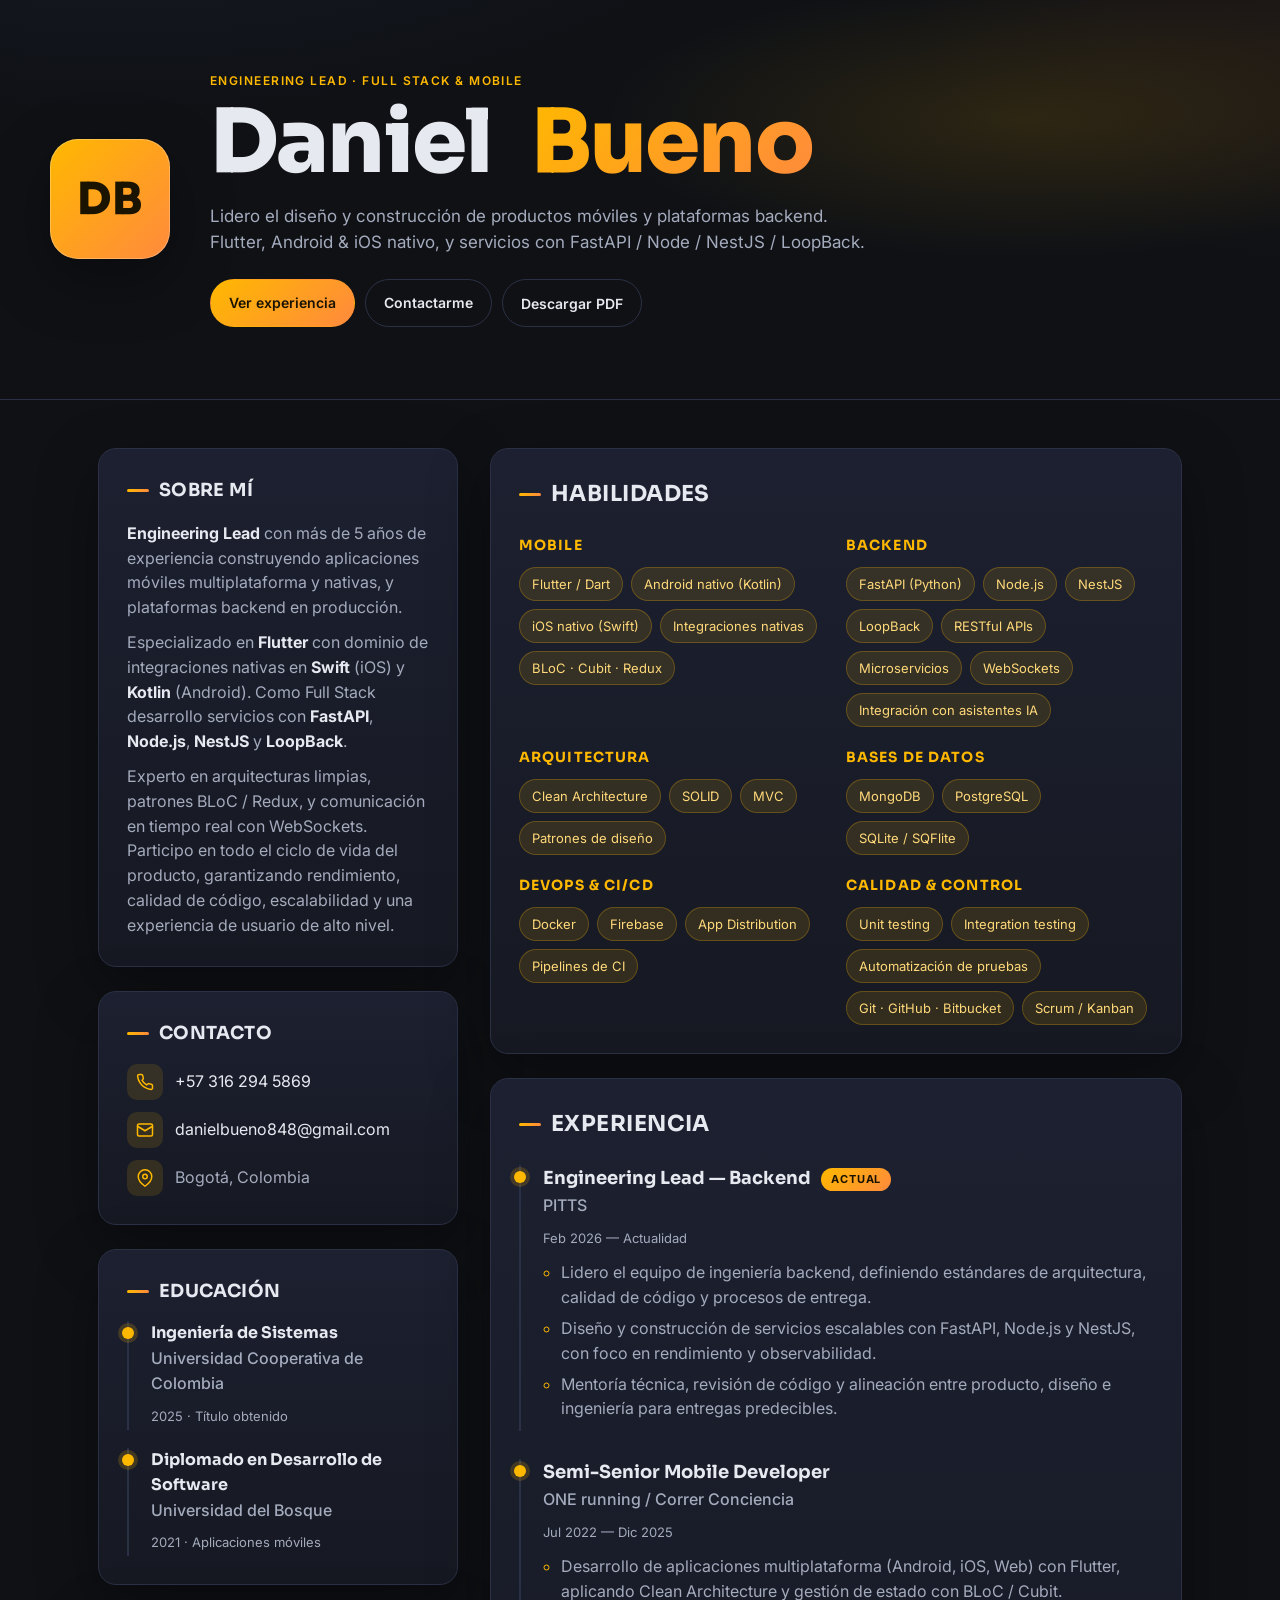
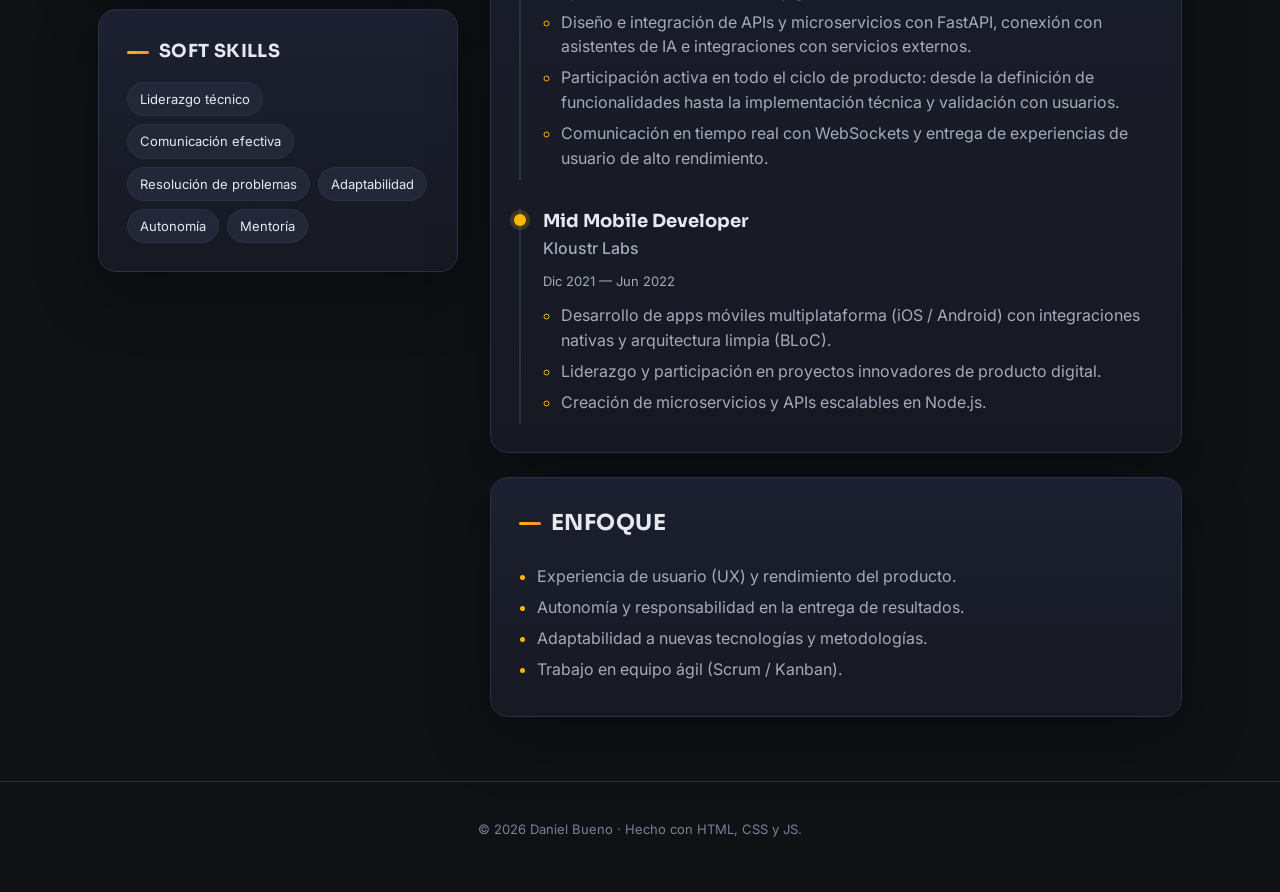
==== index.html @ 2dfd41f2 "Initial GitHub Pages deploy of CV site Serves index.html at the site root so the public URL is https" ====
<!DOCTYPE html>
<html lang="es">
<head>
  <meta charset="UTF-8" />
  <meta name="viewport" content="width=device-width, initial-scale=1.0" />
  <meta name="description" content="Daniel Bueno — Engineering Lead, Full Stack & Mobile Developer. Flutter, Android/iOS nativo, FastAPI, Node, NestJS, LoopBack." />
  <meta name="theme-color" content="#0f1115" />
  <title>Daniel Bueno · Engineering Lead</title>
  <link rel="preconnect" href="https://fonts.googleapis.com" />
  <link rel="preconnect" href="https://fonts.gstatic.com" crossorigin />
  <link href="https://fonts.googleapis.com/css2?family=Inter:wght@300;400;500;600;700;800&family=Sora:wght@600;700;800&display=swap" rel="stylesheet" />
  <link rel="stylesheet" href="styles.css" />
</head>
<body>
  <a class="skip-link" href="#main">Saltar al contenido</a>

  <header class="hero">
    <div class="hero__inner">
      <div class="hero__brand">
        <span class="hero__mono">DB</span>
      </div>
      <div class="hero__text">
        <p class="hero__eyebrow">Engineering Lead · Full Stack &amp; Mobile</p>
        <h1 class="hero__name">
          <span>Daniel</span>
          <span class="hero__name-accent">Bueno</span>
        </h1>
        <p class="hero__tagline">
          Lidero el diseño y construcción de productos móviles y plataformas backend.
          Flutter, Android &amp; iOS nativo, y servicios con FastAPI / Node / NestJS / LoopBack.
        </p>
        <div class="hero__cta">
          <a class="btn btn--primary" href="#experiencia">Ver experiencia</a>
          <a class="btn btn--ghost" href="mailto:danielbueno848@gmail.com">Contactarme</a>
          <button class="btn btn--ghost" id="printBtn" type="button" aria-label="Descargar como PDF">
            Descargar PDF
          </button>
        </div>
      </div>
    </div>
  </header>

  <main id="main" class="layout">
    <aside class="sidebar">
      <section class="card">
        <h2 class="card__title">Sobre mí</h2>
        <p>
          <strong>Engineering Lead</strong> con más de 5 años de experiencia construyendo
          aplicaciones móviles multiplataforma y nativas, y plataformas backend en producción.
        </p>
        <p>
          Especializado en <strong>Flutter</strong> con dominio de integraciones nativas en
          <strong>Swift</strong> (iOS) y <strong>Kotlin</strong> (Android). Como Full Stack
          desarrollo servicios con <strong>FastAPI</strong>, <strong>Node.js</strong>,
          <strong>NestJS</strong> y <strong>LoopBack</strong>.
        </p>
        <p>
          Experto en arquitecturas limpias, patrones BLoC / Redux, y comunicación en tiempo real
          con WebSockets. Participo en todo el ciclo de vida del producto, garantizando
          rendimiento, calidad de código, escalabilidad y una experiencia de usuario de alto nivel.
        </p>
      </section>

      <section class="card">
        <h2 class="card__title">Contacto</h2>
        <ul class="contact">
          <li>
            <span class="contact__icon" aria-hidden="true">
              <svg viewBox="0 0 24 24" fill="none" stroke="currentColor" stroke-width="2" stroke-linecap="round" stroke-linejoin="round"><path d="M22 16.92v3a2 2 0 0 1-2.18 2 19.86 19.86 0 0 1-8.63-3.07 19.5 19.5 0 0 1-6-6A19.86 19.86 0 0 1 2.12 4.18 2 2 0 0 1 4.11 2h3a2 2 0 0 1 2 1.72c.12.86.31 1.7.57 2.5a2 2 0 0 1-.45 2.11L8.09 9.91a16 16 0 0 0 6 6l1.58-1.14a2 2 0 0 1 2.11-.45c.8.26 1.64.45 2.5.57A2 2 0 0 1 22 16.92z"/></svg>
            </span>
            <a href="tel:+573162945869">+57 316 294 5869</a>
          </li>
          <li>
            <span class="contact__icon" aria-hidden="true">
              <svg viewBox="0 0 24 24" fill="none" stroke="currentColor" stroke-width="2" stroke-linecap="round" stroke-linejoin="round"><rect x="2" y="4" width="20" height="16" rx="2"/><path d="m22 7-10 6L2 7"/></svg>
            </span>
            <a href="mailto:danielbueno848@gmail.com">danielbueno848@gmail.com</a>
          </li>
          <li>
            <span class="contact__icon" aria-hidden="true">
              <svg viewBox="0 0 24 24" fill="none" stroke="currentColor" stroke-width="2" stroke-linecap="round" stroke-linejoin="round"><path d="M21 10c0 7-9 13-9 13s-9-6-9-13a9 9 0 1 1 18 0z"/><circle cx="12" cy="10" r="3"/></svg>
            </span>
            <span>Bogotá, Colombia</span>
          </li>
        </ul>
      </section>

      <section class="card">
        <h2 class="card__title">Educación</h2>
        <ol class="timeline">
          <li class="timeline__item">
            <h3 class="timeline__role">Ingeniería de Sistemas</h3>
            <p class="timeline__org">Universidad Cooperativa de Colombia</p>
            <p class="timeline__meta">2025 · Título obtenido</p>
          </li>
          <li class="timeline__item">
            <h3 class="timeline__role">Diplomado en Desarrollo de Software</h3>
            <p class="timeline__org">Universidad del Bosque</p>
            <p class="timeline__meta">2021 · Aplicaciones móviles</p>
          </li>
        </ol>
      </section>

      <section class="card">
        <h2 class="card__title">Soft skills</h2>
        <ul class="chips">
          <li>Liderazgo técnico</li>
          <li>Comunicación efectiva</li>
          <li>Resolución de problemas</li>
          <li>Adaptabilidad</li>
          <li>Autonomía</li>
          <li>Mentoría</li>
        </ul>
      </section>
    </aside>

    <section class="content">
      <section class="card" id="habilidades">
        <h2 class="card__title card__title--lg">Habilidades</h2>

        <div class="skills">
          <article class="skill-group">
            <h3>Mobile</h3>
            <ul class="chips chips--accent">
              <li>Flutter / Dart</li>
              <li>Android nativo (Kotlin)</li>
              <li>iOS nativo (Swift)</li>
              <li>Integraciones nativas</li>
              <li>BLoC · Cubit · Redux</li>
            </ul>
          </article>

          <article class="skill-group">
            <h3>Backend</h3>
            <ul class="chips chips--accent">
              <li>FastAPI (Python)</li>
              <li>Node.js</li>
              <li>NestJS</li>
              <li>LoopBack</li>
              <li>RESTful APIs</li>
              <li>Microservicios</li>
              <li>WebSockets</li>
              <li>Integración con asistentes IA</li>
            </ul>
          </article>

          <article class="skill-group">
            <h3>Arquitectura</h3>
            <ul class="chips chips--accent">
              <li>Clean Architecture</li>
              <li>SOLID</li>
              <li>MVC</li>
              <li>Patrones de diseño</li>
            </ul>
          </article>

          <article class="skill-group">
            <h3>Bases de datos</h3>
            <ul class="chips chips--accent">
              <li>MongoDB</li>
              <li>PostgreSQL</li>
              <li>SQLite / SQFlite</li>
            </ul>
          </article>

          <article class="skill-group">
            <h3>DevOps &amp; CI/CD</h3>
            <ul class="chips chips--accent">
              <li>Docker</li>
              <li>Firebase</li>
              <li>App Distribution</li>
              <li>Pipelines de CI</li>
            </ul>
          </article>

          <article class="skill-group">
            <h3>Calidad &amp; control</h3>
            <ul class="chips chips--accent">
              <li>Unit testing</li>
              <li>Integration testing</li>
              <li>Automatización de pruebas</li>
              <li>Git · GitHub · Bitbucket</li>
              <li>Scrum / Kanban</li>
            </ul>
          </article>
        </div>
      </section>

      <section class="card" id="experiencia">
        <h2 class="card__title card__title--lg">Experiencia</h2>

        <ol class="timeline timeline--exp">
          <li class="timeline__item">
            <div class="timeline__head">
              <h3 class="timeline__role">Engineering Lead — Backend</h3>
              <span class="timeline__badge">Actual</span>
            </div>
            <p class="timeline__org">PITTS</p>
            <p class="timeline__meta">Feb 2026 — Actualidad</p>
            <ul class="timeline__bullets">
              <li>
                Lidero el equipo de ingeniería backend, definiendo estándares de arquitectura,
                calidad de código y procesos de entrega.
              </li>
              <li>
                Diseño y construcción de servicios escalables con FastAPI, Node.js y NestJS,
                con foco en rendimiento y observabilidad.
              </li>
              <li>
                Mentoría técnica, revisión de código y alineación entre producto, diseño e
                ingeniería para entregas predecibles.
              </li>
            </ul>
          </li>

          <li class="timeline__item">
            <div class="timeline__head">
              <h3 class="timeline__role">Semi-Senior Mobile Developer</h3>
            </div>
            <p class="timeline__org">ONE running / Correr Conciencia</p>
            <p class="timeline__meta">Jul 2022 — Dic 2025</p>
            <ul class="timeline__bullets">
              <li>
                Desarrollo de aplicaciones multiplataforma (Android, iOS, Web) con Flutter,
                aplicando Clean Architecture y gestión de estado con BLoC / Cubit.
              </li>
              <li>
                Diseño e integración de APIs y microservicios con FastAPI, conexión con
                asistentes de IA e integraciones con servicios externos.
              </li>
              <li>
                Participación activa en todo el ciclo de producto: desde la definición de
                funcionalidades hasta la implementación técnica y validación con usuarios.
              </li>
              <li>
                Comunicación en tiempo real con WebSockets y entrega de experiencias de usuario
                de alto rendimiento.
              </li>
            </ul>
          </li>

          <li class="timeline__item">
            <div class="timeline__head">
              <h3 class="timeline__role">Mid Mobile Developer</h3>
            </div>
            <p class="timeline__org">Kloustr Labs</p>
            <p class="timeline__meta">Dic 2021 — Jun 2022</p>
            <ul class="timeline__bullets">
              <li>
                Desarrollo de apps móviles multiplataforma (iOS / Android) con integraciones
                nativas y arquitectura limpia (BLoC).
              </li>
              <li>
                Liderazgo y participación en proyectos innovadores de producto digital.
              </li>
              <li>
                Creación de microservicios y APIs escalables en Node.js.
              </li>
            </ul>
          </li>
        </ol>
      </section>

      <section class="card" id="enfoque">
        <h2 class="card__title card__title--lg">Enfoque</h2>
        <ul class="bullets">
          <li>Experiencia de usuario (UX) y rendimiento del producto.</li>
          <li>Autonomía y responsabilidad en la entrega de resultados.</li>
          <li>Adaptabilidad a nuevas tecnologías y metodologías.</li>
          <li>Trabajo en equipo ágil (Scrum / Kanban).</li>
        </ul>
      </section>
    </section>
  </main>

  <footer class="footer">
    <p>© <span id="year"></span> Daniel Bueno · Hecho con HTML, CSS y JS.</p>
  </footer>

  <script src="script.js" defer></script>
</body>
</html>
---- styles.css ----
:root {
  --bg: #0f1115;
  --bg-soft: #161922;
  --surface: #1c2030;
  --surface-2: #232838;
  --line: #2b3145;
  --text: #e7e9f0;
  --text-muted: #a4abbd;
  --text-dim: #7a8197;
  --accent: #ffb800;
  --accent-2: #ff8a3d;
  --accent-soft: rgba(255, 184, 0, 0.12);
  --radius: 18px;
  --radius-sm: 10px;
  --shadow: 0 20px 60px rgba(0, 0, 0, 0.35);
  --max-w: 1180px;
}

* {
  box-sizing: border-box;
}

html {
  scroll-behavior: smooth;
}

body {
  margin: 0;
  font-family: "Inter", system-ui, -apple-system, "Segoe UI", Roboto, sans-serif;
  background: radial-gradient(1200px 600px at 10% -10%, #1a2030 0%, transparent 60%),
    radial-gradient(900px 500px at 110% 0%, #221a16 0%, transparent 55%),
    var(--bg);
  color: var(--text);
  line-height: 1.55;
  -webkit-font-smoothing: antialiased;
  text-rendering: optimizeLegibility;
}

a {
  color: var(--accent);
  text-decoration: none;
}
a:hover { color: var(--accent-2); }

.skip-link {
  position: absolute;
  left: -9999px;
}
.skip-link:focus {
  left: 16px;
  top: 16px;
  background: var(--accent);
  color: #111;
  padding: 8px 12px;
  border-radius: 8px;
  z-index: 100;
}

/* Hero */
.hero {
  padding: clamp(32px, 6vw, 72px) clamp(20px, 5vw, 48px);
  border-bottom: 1px solid var(--line);
  background:
    radial-gradient(600px 200px at 80% 30%, var(--accent-soft), transparent 70%);
}
.hero__inner {
  max-width: var(--max-w);
  margin: 0 auto;
  display: grid;
  grid-template-columns: auto 1fr;
  gap: clamp(20px, 4vw, 40px);
  align-items: center;
}
.hero__brand {
  width: clamp(80px, 12vw, 120px);
  height: clamp(80px, 12vw, 120px);
  border-radius: 28px;
  background: linear-gradient(135deg, var(--accent), var(--accent-2));
  display: flex;
  align-items: center;
  justify-content: center;
  box-shadow: var(--shadow), inset 0 0 0 1px rgba(255, 255, 255, 0.25);
  font-family: "Sora", "Inter", sans-serif;
  font-weight: 800;
  font-size: clamp(28px, 4vw, 44px);
  color: #1a1300;
  letter-spacing: 1px;
}
.hero__mono { display: block; }

.hero__eyebrow {
  margin: 0 0 8px;
  color: var(--accent);
  font-weight: 600;
  letter-spacing: 0.12em;
  text-transform: uppercase;
  font-size: 12px;
}
.hero__name {
  font-family: "Sora", "Inter", sans-serif;
  font-weight: 800;
  margin: 0;
  line-height: 1;
  font-size: clamp(40px, 8vw, 88px);
  letter-spacing: -0.02em;
}
.hero__name span { display: inline-block; }
.hero__name-accent {
  margin-left: 0.25em;
  background: linear-gradient(135deg, var(--accent), var(--accent-2));
  -webkit-background-clip: text;
  background-clip: text;
  color: transparent;
}
.hero__tagline {
  margin: 16px 0 24px;
  max-width: 60ch;
  color: var(--text-muted);
  font-size: clamp(15px, 1.6vw, 17px);
}
.hero__cta {
  display: flex;
  flex-wrap: wrap;
  gap: 10px;
}

.btn {
  display: inline-flex;
  align-items: center;
  gap: 8px;
  padding: 12px 18px;
  border-radius: 999px;
  font-weight: 600;
  font-size: 14px;
  border: 1px solid transparent;
  cursor: pointer;
  transition: transform 0.15s ease, background 0.2s ease, color 0.2s ease;
  font-family: inherit;
}
.btn:hover { transform: translateY(-1px); }
.btn--primary {
  background: linear-gradient(135deg, var(--accent), var(--accent-2));
  color: #1a1300;
}
.btn--ghost {
  background: transparent;
  color: var(--text);
  border-color: var(--line);
}
.btn--ghost:hover {
  border-color: var(--accent);
  color: var(--accent);
}

/* Layout */
.layout {
  max-width: var(--max-w);
  margin: 0 auto;
  padding: clamp(24px, 4vw, 48px) clamp(20px, 5vw, 48px) 64px;
  display: grid;
  grid-template-columns: minmax(280px, 360px) 1fr;
  gap: clamp(20px, 3vw, 32px);
}

@media (max-width: 900px) {
  .layout { grid-template-columns: 1fr; }
}

.sidebar, .content {
  display: grid;
  gap: clamp(16px, 2vw, 24px);
  align-content: start;
}

/* Cards */
.card {
  background: linear-gradient(180deg, var(--surface), var(--bg-soft));
  border: 1px solid var(--line);
  border-radius: var(--radius);
  padding: clamp(20px, 2.5vw, 28px);
  box-shadow: var(--shadow);
}
.card p { margin: 0 0 10px; color: var(--text-muted); }
.card p:last-child { margin-bottom: 0; }
.card p strong { color: var(--text); }

.card__title {
  font-family: "Sora", "Inter", sans-serif;
  margin: 0 0 16px;
  font-size: 18px;
  letter-spacing: 0.02em;
  text-transform: uppercase;
  color: var(--text);
  display: flex;
  align-items: center;
  gap: 10px;
}
.card__title::before {
  content: "";
  width: 22px;
  height: 3px;
  border-radius: 2px;
  background: linear-gradient(90deg, var(--accent), var(--accent-2));
}
.card__title--lg {
  font-size: 22px;
  margin-bottom: 24px;
}

/* Contact list */
.contact { list-style: none; margin: 0; padding: 0; display: grid; gap: 12px; }
.contact li {
  display: flex;
  align-items: center;
  gap: 12px;
  color: var(--text-muted);
}
.contact a { color: var(--text); }
.contact a:hover { color: var(--accent); }
.contact__icon {
  width: 36px;
  height: 36px;
  flex-shrink: 0;
  border-radius: 10px;
  background: var(--accent-soft);
  color: var(--accent);
  display: inline-flex;
  align-items: center;
  justify-content: center;
}
.contact__icon svg { width: 18px; height: 18px; }

/* Chips */
.chips { list-style: none; margin: 0; padding: 0; display: flex; flex-wrap: wrap; gap: 8px; }
.chips li {
  font-size: 13px;
  padding: 6px 12px;
  border-radius: 999px;
  background: var(--surface-2);
  border: 1px solid var(--line);
  color: var(--text);
}
.chips--accent li {
  background: var(--accent-soft);
  border-color: rgba(255, 184, 0, 0.25);
  color: #ffd97a;
}

/* Skill groups */
.skills {
  display: grid;
  grid-template-columns: repeat(auto-fit, minmax(220px, 1fr));
  gap: 20px;
}
.skill-group h3 {
  font-family: "Sora", "Inter", sans-serif;
  font-size: 14px;
  margin: 0 0 10px;
  color: var(--accent);
  letter-spacing: 0.08em;
  text-transform: uppercase;
}

/* Timeline */
.timeline { list-style: none; margin: 0; padding: 0; display: grid; gap: 18px; }
.timeline__item {
  position: relative;
  padding-left: 22px;
  border-left: 2px solid var(--line);
  padding-bottom: 4px;
}
.timeline__item::before {
  content: "";
  position: absolute;
  left: -7px;
  top: 6px;
  width: 12px;
  height: 12px;
  border-radius: 50%;
  background: var(--accent);
  box-shadow: 0 0 0 4px rgba(255, 184, 0, 0.18);
}
.timeline__role {
  margin: 0;
  font-family: "Sora", "Inter", sans-serif;
  font-size: 16px;
  color: var(--text);
}
.timeline__org {
  margin: 2px 0 2px;
  color: var(--text);
  font-weight: 500;
}
.timeline__meta {
  margin: 0;
  font-size: 13px;
  color: var(--text-dim);
}

.timeline--exp { gap: 28px; }
.timeline--exp .timeline__role { font-size: 18px; }
.timeline__head {
  display: flex;
  align-items: center;
  gap: 10px;
  flex-wrap: wrap;
}
.timeline__badge {
  font-size: 11px;
  padding: 3px 10px;
  border-radius: 999px;
  background: linear-gradient(135deg, var(--accent), var(--accent-2));
  color: #1a1300;
  font-weight: 700;
  letter-spacing: 0.08em;
  text-transform: uppercase;
}
.timeline__bullets {
  margin: 12px 0 0;
  padding-left: 18px;
  color: var(--text-muted);
}
.timeline__bullets li { margin-bottom: 6px; }
.timeline__bullets li::marker { color: var(--accent); }

/* Generic bullets */
.bullets { margin: 0; padding-left: 18px; color: var(--text-muted); }
.bullets li { margin-bottom: 6px; }
.bullets li::marker { color: var(--accent); }

/* Footer */
.footer {
  text-align: center;
  padding: 24px 16px 40px;
  color: var(--text-dim);
  font-size: 13px;
  border-top: 1px solid var(--line);
}

/* Print */
@media print {
  :root {
    --bg: #fff;
    --bg-soft: #fff;
    --surface: #fff;
    --surface-2: #f5f5f5;
    --line: #e3e3e3;
    --text: #111;
    --text-muted: #333;
    --text-dim: #555;
    --shadow: none;
  }
  body { background: #fff; color: #111; }
  .hero { border-bottom: 1px solid #ddd; background: #fff; }
  .hero__brand { box-shadow: none; }
  .hero__cta, .skip-link, .footer { display: none !important; }
  .card { box-shadow: none; border-color: #e3e3e3; break-inside: avoid; }
  .timeline__item { break-inside: avoid; }
  a { color: #111; text-decoration: none; }
  .chips--accent li { color: #6a4a00; }
  .layout { padding-top: 16px; padding-bottom: 16px; }
}
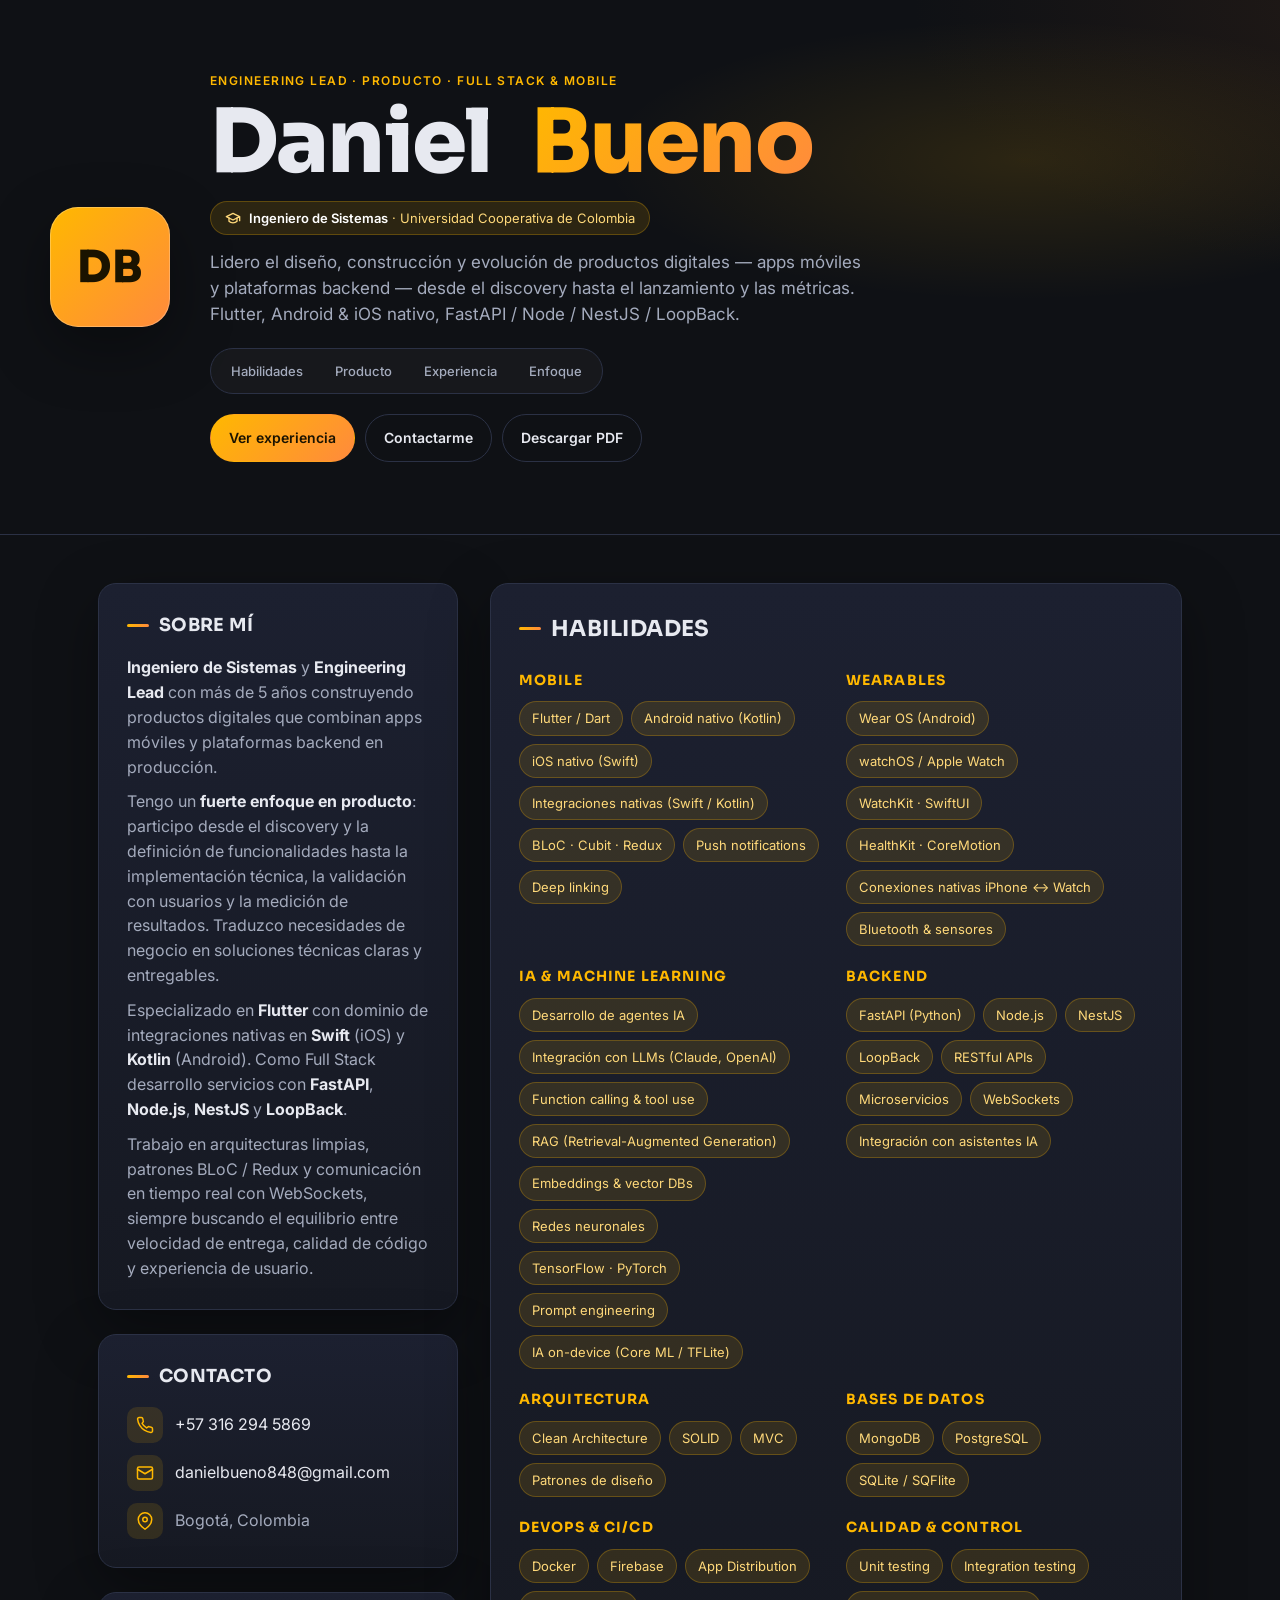
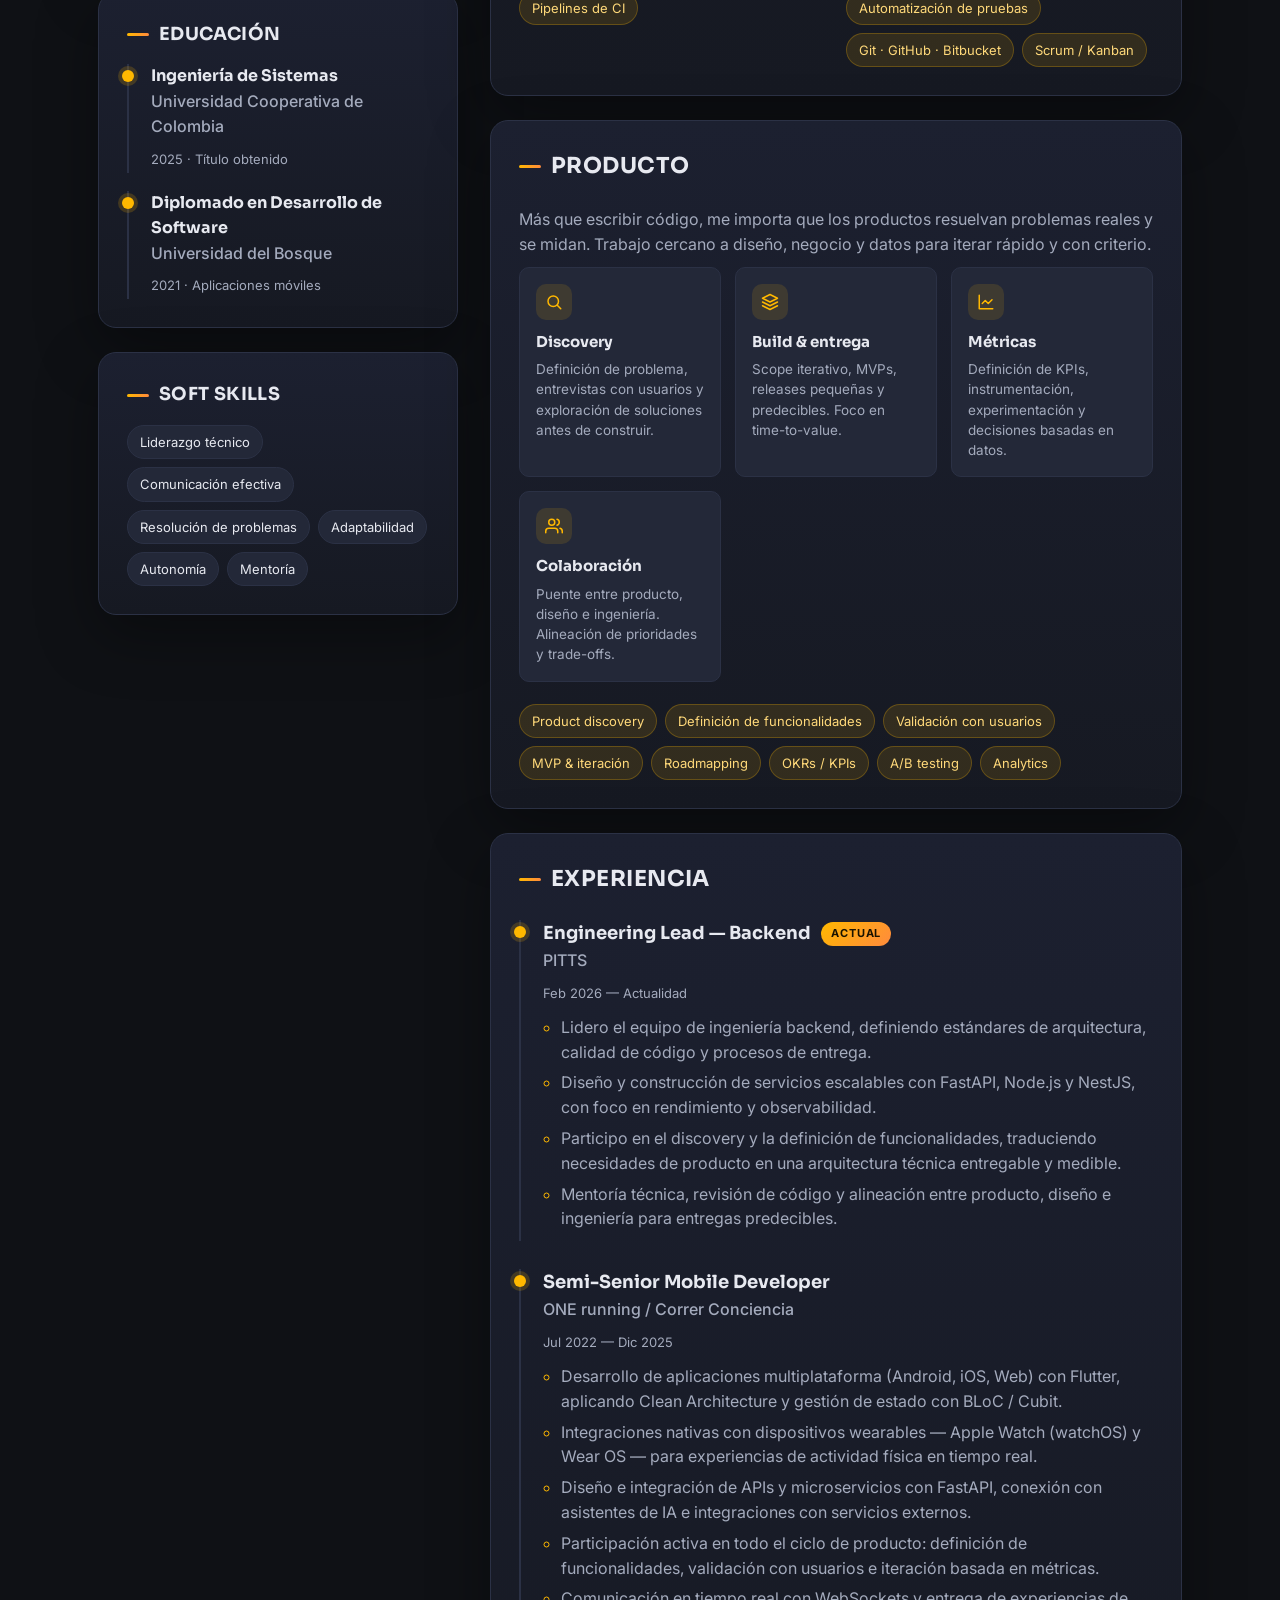
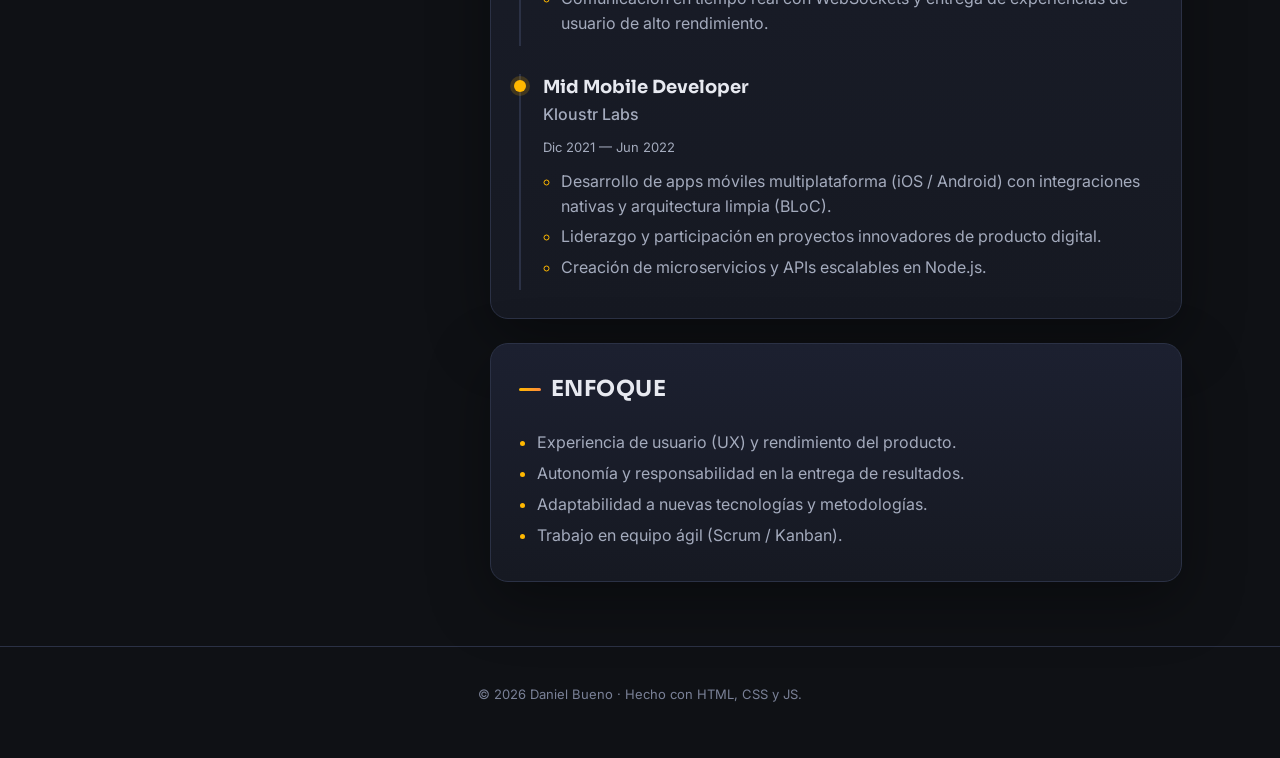
==== commit de4ca58f: "Deploy: product focus, AI/ML, wearables, Ingeniero de Sistemas https://claude.ai/code/session_01Y7zm" ====
--- a/index.html
+++ b/index.html
@@ -3,8 +3,13 @@
 <head>
   <meta charset="UTF-8" />
   <meta name="viewport" content="width=device-width, initial-scale=1.0" />
-  <meta name="description" content="Daniel Bueno — Engineering Lead, Full Stack & Mobile Developer. Flutter, Android/iOS nativo, FastAPI, Node, NestJS, LoopBack." />
+  <meta name="description" content="Daniel Bueno — Engineering Lead, Full Stack & Mobile Developer con foco en producto. Flutter, Android/iOS nativo, FastAPI, Node, NestJS, LoopBack." />
   <meta name="theme-color" content="#0f1115" />
+  <meta name="robots" content="noindex, nofollow" />
+  <meta property="og:title" content="Daniel Bueno · Engineering Lead" />
+  <meta property="og:description" content="Engineering Lead con foco en producto. Flutter, Android/iOS nativo, FastAPI, Node, NestJS, LoopBack." />
+  <meta property="og:type" content="profile" />
+  <meta name="twitter:card" content="summary" />
   <title>Daniel Bueno · Engineering Lead</title>
   <link rel="preconnect" href="https://fonts.googleapis.com" />
   <link rel="preconnect" href="https://fonts.gstatic.com" crossorigin />
@@ -20,15 +25,28 @@
         <span class="hero__mono">DB</span>
       </div>
       <div class="hero__text">
-        <p class="hero__eyebrow">Engineering Lead · Full Stack &amp; Mobile</p>
+        <p class="hero__eyebrow">Engineering Lead · Producto · Full Stack &amp; Mobile</p>
         <h1 class="hero__name">
           <span>Daniel</span>
           <span class="hero__name-accent">Bueno</span>
         </h1>
+        <p class="hero__credential">
+          <svg viewBox="0 0 24 24" fill="none" stroke="currentColor" stroke-width="2" stroke-linecap="round" stroke-linejoin="round" aria-hidden="true"><path d="M22 10v6M2 10l10-5 10 5-10 5z"/><path d="M6 12v5c3 3 9 3 12 0v-5"/></svg>
+          <span><strong>Ingeniero de Sistemas</strong> · Universidad Cooperativa de Colombia</span>
+        </p>
         <p class="hero__tagline">
-          Lidero el diseño y construcción de productos móviles y plataformas backend.
-          Flutter, Android &amp; iOS nativo, y servicios con FastAPI / Node / NestJS / LoopBack.
-        </p>
+          Lidero el diseño, construcción y evolución de productos digitales — apps móviles
+          y plataformas backend — desde el discovery hasta el lanzamiento y las métricas.
+          Flutter, Android &amp; iOS nativo, FastAPI / Node / NestJS / LoopBack.
+        </p>
+
+        <nav class="hero__nav" aria-label="Secciones">
+          <a href="#habilidades">Habilidades</a>
+          <a href="#producto">Producto</a>
+          <a href="#experiencia">Experiencia</a>
+          <a href="#enfoque">Enfoque</a>
+        </nav>
+
         <div class="hero__cta">
           <a class="btn btn--primary" href="#experiencia">Ver experiencia</a>
           <a class="btn btn--ghost" href="mailto:danielbueno848@gmail.com">Contactarme</a>
@@ -45,8 +63,15 @@
       <section class="card">
         <h2 class="card__title">Sobre mí</h2>
         <p>
-          <strong>Engineering Lead</strong> con más de 5 años de experiencia construyendo
-          aplicaciones móviles multiplataforma y nativas, y plataformas backend en producción.
+          <strong>Ingeniero de Sistemas</strong> y <strong>Engineering Lead</strong> con
+          más de 5 años construyendo productos digitales que combinan apps móviles y
+          plataformas backend en producción.
+        </p>
+        <p>
+          Tengo un <strong>fuerte enfoque en producto</strong>: participo desde el discovery y
+          la definición de funcionalidades hasta la implementación técnica, la validación con
+          usuarios y la medición de resultados. Traduzco necesidades de negocio en soluciones
+          técnicas claras y entregables.
         </p>
         <p>
           Especializado en <strong>Flutter</strong> con dominio de integraciones nativas en
@@ -55,9 +80,9 @@
           <strong>NestJS</strong> y <strong>LoopBack</strong>.
         </p>
         <p>
-          Experto en arquitecturas limpias, patrones BLoC / Redux, y comunicación en tiempo real
-          con WebSockets. Participo en todo el ciclo de vida del producto, garantizando
-          rendimiento, calidad de código, escalabilidad y una experiencia de usuario de alto nivel.
+          Trabajo en arquitecturas limpias, patrones BLoC / Redux y comunicación en tiempo real
+          con WebSockets, siempre buscando el equilibrio entre velocidad de entrega, calidad de
+          código y experiencia de usuario.
         </p>
       </section>
 
@@ -125,8 +150,37 @@
               <li>Flutter / Dart</li>
               <li>Android nativo (Kotlin)</li>
               <li>iOS nativo (Swift)</li>
-              <li>Integraciones nativas</li>
+              <li>Integraciones nativas (Swift / Kotlin)</li>
               <li>BLoC · Cubit · Redux</li>
+              <li>Push notifications</li>
+              <li>Deep linking</li>
+            </ul>
+          </article>
+
+          <article class="skill-group">
+            <h3>Wearables</h3>
+            <ul class="chips chips--accent">
+              <li>Wear OS (Android)</li>
+              <li>watchOS / Apple Watch</li>
+              <li>WatchKit · SwiftUI</li>
+              <li>HealthKit · CoreMotion</li>
+              <li>Conexiones nativas iPhone ↔ Watch</li>
+              <li>Bluetooth &amp; sensores</li>
+            </ul>
+          </article>
+
+          <article class="skill-group">
+            <h3>IA &amp; Machine Learning</h3>
+            <ul class="chips chips--accent">
+              <li>Desarrollo de agentes IA</li>
+              <li>Integración con LLMs (Claude, OpenAI)</li>
+              <li>Function calling &amp; tool use</li>
+              <li>RAG (Retrieval-Augmented Generation)</li>
+              <li>Embeddings &amp; vector DBs</li>
+              <li>Redes neuronales</li>
+              <li>TensorFlow · PyTorch</li>
+              <li>Prompt engineering</li>
+              <li>IA on-device (Core ML / TFLite)</li>
             </ul>
           </article>
 
@@ -186,6 +240,59 @@
         </div>
       </section>
 
+      <section class="card" id="producto">
+        <h2 class="card__title card__title--lg">Producto</h2>
+        <p class="card__lead">
+          Más que escribir código, me importa que los productos resuelvan problemas reales y
+          se midan. Trabajo cercano a diseño, negocio y datos para iterar rápido y con criterio.
+        </p>
+
+        <div class="pillars">
+          <article class="pillar">
+            <span class="pillar__icon" aria-hidden="true">
+              <svg viewBox="0 0 24 24" fill="none" stroke="currentColor" stroke-width="2" stroke-linecap="round" stroke-linejoin="round"><circle cx="11" cy="11" r="7"/><path d="m21 21-4.3-4.3"/></svg>
+            </span>
+            <h3>Discovery</h3>
+            <p>Definición de problema, entrevistas con usuarios y exploración de soluciones antes de construir.</p>
+          </article>
+
+          <article class="pillar">
+            <span class="pillar__icon" aria-hidden="true">
+              <svg viewBox="0 0 24 24" fill="none" stroke="currentColor" stroke-width="2" stroke-linecap="round" stroke-linejoin="round"><path d="M12 2 2 7l10 5 10-5-10-5z"/><path d="M2 17l10 5 10-5"/><path d="M2 12l10 5 10-5"/></svg>
+            </span>
+            <h3>Build &amp; entrega</h3>
+            <p>Scope iterativo, MVPs, releases pequeñas y predecibles. Foco en time-to-value.</p>
+          </article>
+
+          <article class="pillar">
+            <span class="pillar__icon" aria-hidden="true">
+              <svg viewBox="0 0 24 24" fill="none" stroke="currentColor" stroke-width="2" stroke-linecap="round" stroke-linejoin="round"><path d="M3 3v18h18"/><path d="m7 14 4-4 4 4 5-5"/></svg>
+            </span>
+            <h3>Métricas</h3>
+            <p>Definición de KPIs, instrumentación, experimentación y decisiones basadas en datos.</p>
+          </article>
+
+          <article class="pillar">
+            <span class="pillar__icon" aria-hidden="true">
+              <svg viewBox="0 0 24 24" fill="none" stroke="currentColor" stroke-width="2" stroke-linecap="round" stroke-linejoin="round"><path d="M17 21v-2a4 4 0 0 0-4-4H5a4 4 0 0 0-4 4v2"/><circle cx="9" cy="7" r="4"/><path d="M23 21v-2a4 4 0 0 0-3-3.87"/><path d="M16 3.13a4 4 0 0 1 0 7.75"/></svg>
+            </span>
+            <h3>Colaboración</h3>
+            <p>Puente entre producto, diseño e ingeniería. Alineación de prioridades y trade-offs.</p>
+          </article>
+        </div>
+
+        <ul class="chips chips--accent product-chips">
+          <li>Product discovery</li>
+          <li>Definición de funcionalidades</li>
+          <li>Validación con usuarios</li>
+          <li>MVP &amp; iteración</li>
+          <li>Roadmapping</li>
+          <li>OKRs / KPIs</li>
+          <li>A/B testing</li>
+          <li>Analytics</li>
+        </ul>
+      </section>
+
       <section class="card" id="experiencia">
         <h2 class="card__title card__title--lg">Experiencia</h2>
 
@@ -207,6 +314,10 @@
                 con foco en rendimiento y observabilidad.
               </li>
               <li>
+                Participo en el discovery y la definición de funcionalidades, traduciendo
+                necesidades de producto en una arquitectura técnica entregable y medible.
+              </li>
+              <li>
                 Mentoría técnica, revisión de código y alineación entre producto, diseño e
                 ingeniería para entregas predecibles.
               </li>
@@ -225,12 +336,16 @@
                 aplicando Clean Architecture y gestión de estado con BLoC / Cubit.
               </li>
               <li>
+                Integraciones nativas con dispositivos wearables — Apple Watch (watchOS) y
+                Wear OS — para experiencias de actividad física en tiempo real.
+              </li>
+              <li>
                 Diseño e integración de APIs y microservicios con FastAPI, conexión con
                 asistentes de IA e integraciones con servicios externos.
               </li>
               <li>
-                Participación activa en todo el ciclo de producto: desde la definición de
-                funcionalidades hasta la implementación técnica y validación con usuarios.
+                Participación activa en todo el ciclo de producto: definición de funcionalidades,
+                validación con usuarios e iteración basada en métricas.
               </li>
               <li>
                 Comunicación en tiempo real con WebSockets y entrega de experiencias de usuario
--- a/styles.css
+++ b/styles.css
@@ -112,11 +112,52 @@
   background-clip: text;
   color: transparent;
 }
+.hero__credential {
+  display: inline-flex;
+  align-items: center;
+  gap: 8px;
+  margin: 14px 0 0;
+  padding: 6px 14px;
+  background: var(--accent-soft);
+  border: 1px solid rgba(255, 184, 0, 0.25);
+  border-radius: 999px;
+  color: #ffd97a;
+  font-size: 13px;
+}
+.hero__credential svg { width: 16px; height: 16px; }
+.hero__credential strong { color: #fff; font-weight: 600; }
+
 .hero__tagline {
-  margin: 16px 0 24px;
+  margin: 14px 0 20px;
   max-width: 60ch;
   color: var(--text-muted);
   font-size: clamp(15px, 1.6vw, 17px);
+}
+.hero__nav {
+  display: flex;
+  flex-wrap: wrap;
+  gap: 4px;
+  margin: 0 0 20px;
+  padding: 6px;
+  background: rgba(255, 255, 255, 0.03);
+  border: 1px solid var(--line);
+  border-radius: 999px;
+  width: fit-content;
+  max-width: 100%;
+}
+.hero__nav a {
+  display: inline-flex;
+  align-items: center;
+  padding: 6px 14px;
+  border-radius: 999px;
+  color: var(--text-muted);
+  font-size: 13px;
+  font-weight: 500;
+  transition: background 0.2s ease, color 0.2s ease;
+}
+.hero__nav a:hover {
+  background: var(--accent-soft);
+  color: var(--accent);
 }
 .hero__cta {
   display: flex;
@@ -260,6 +301,55 @@
   letter-spacing: 0.08em;
   text-transform: uppercase;
 }
+
+/* Product pillars */
+.card__lead {
+  margin: -4px 0 22px;
+  color: var(--text-muted);
+  max-width: 70ch;
+}
+.pillars {
+  display: grid;
+  grid-template-columns: repeat(auto-fit, minmax(200px, 1fr));
+  gap: 14px;
+  margin-bottom: 22px;
+}
+.pillar {
+  background: var(--surface-2);
+  border: 1px solid var(--line);
+  border-radius: var(--radius-sm);
+  padding: 16px;
+  transition: transform 0.18s ease, border-color 0.18s ease;
+}
+.pillar:hover {
+  transform: translateY(-2px);
+  border-color: rgba(255, 184, 0, 0.4);
+}
+.pillar__icon {
+  display: inline-flex;
+  width: 36px;
+  height: 36px;
+  border-radius: 10px;
+  align-items: center;
+  justify-content: center;
+  background: var(--accent-soft);
+  color: var(--accent);
+  margin-bottom: 10px;
+}
+.pillar__icon svg { width: 18px; height: 18px; }
+.pillar h3 {
+  font-family: "Sora", "Inter", sans-serif;
+  font-size: 15px;
+  margin: 0 0 6px;
+  color: var(--text);
+}
+.pillar p {
+  margin: 0;
+  font-size: 13.5px;
+  color: var(--text-muted);
+  line-height: 1.5;
+}
+.product-chips { margin-top: 4px; }
 
 /* Timeline */
 .timeline { list-style: none; margin: 0; padding: 0; display: grid; gap: 18px; }
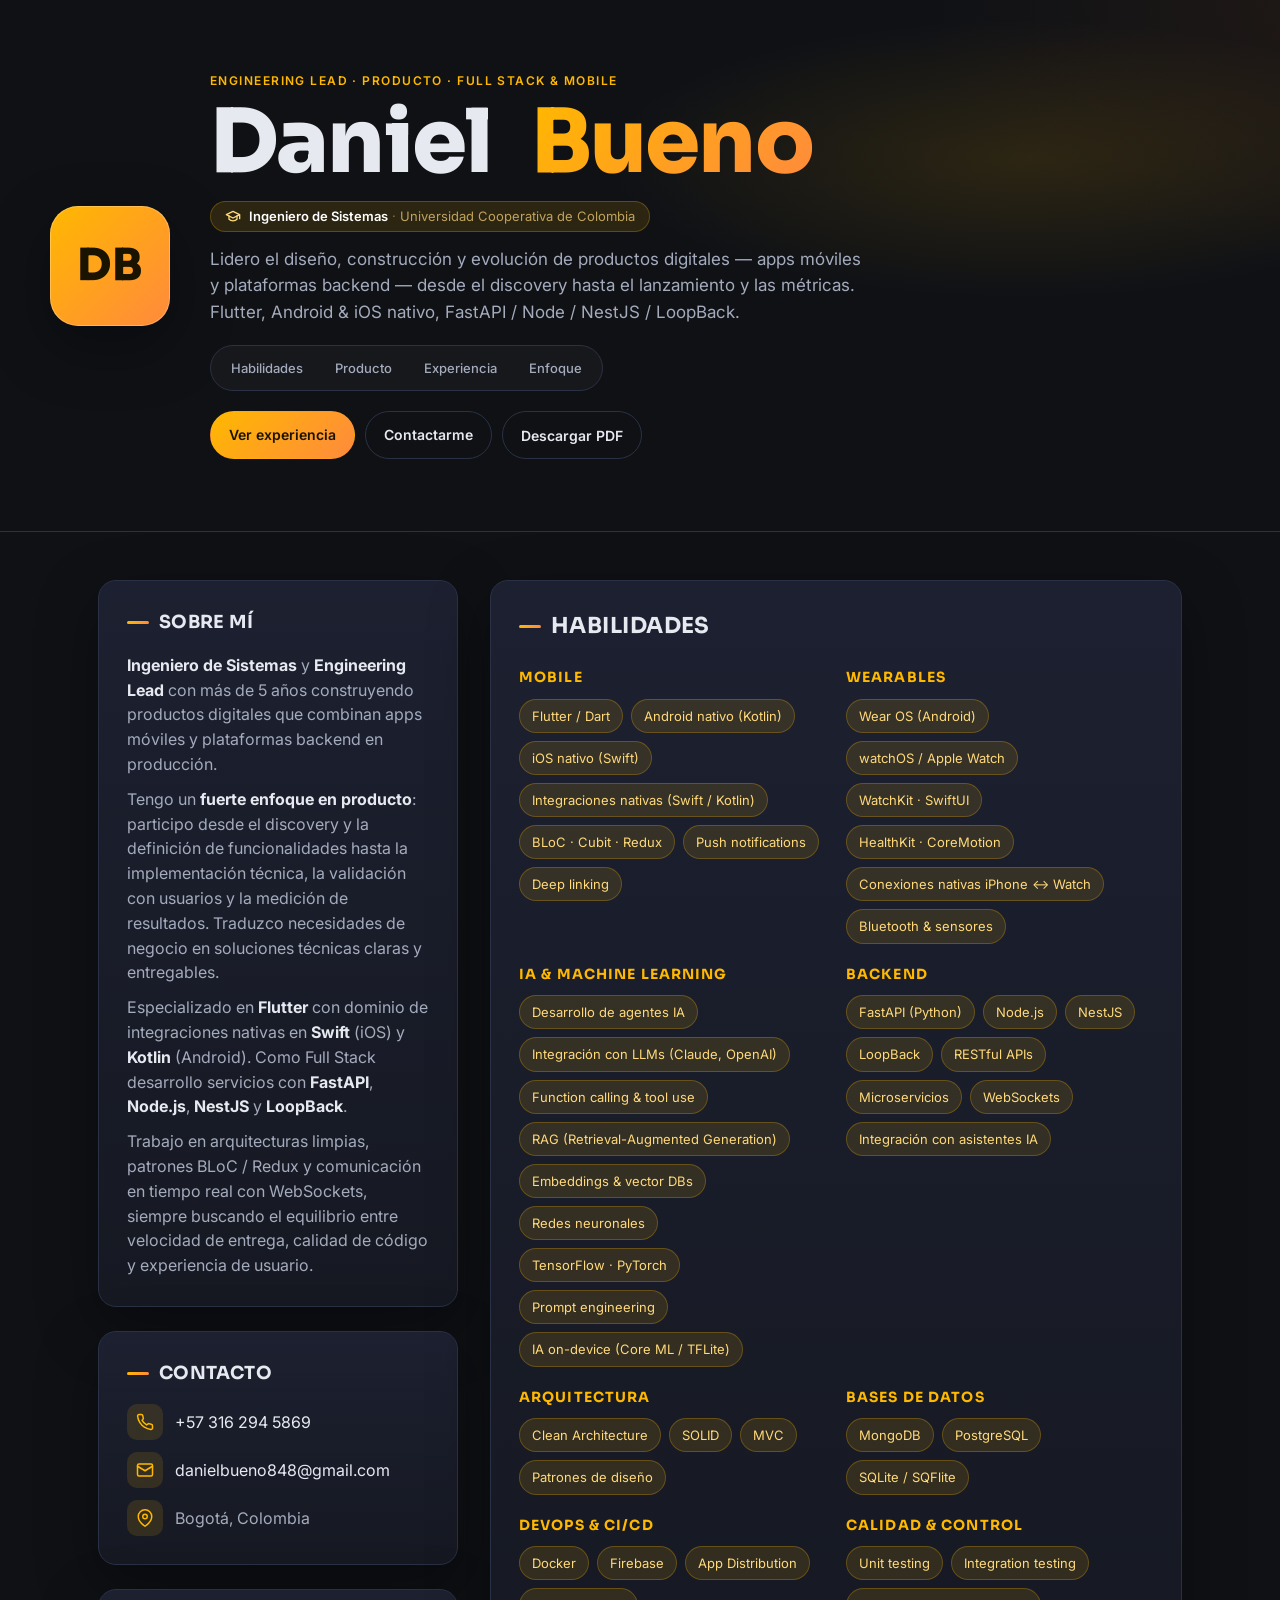
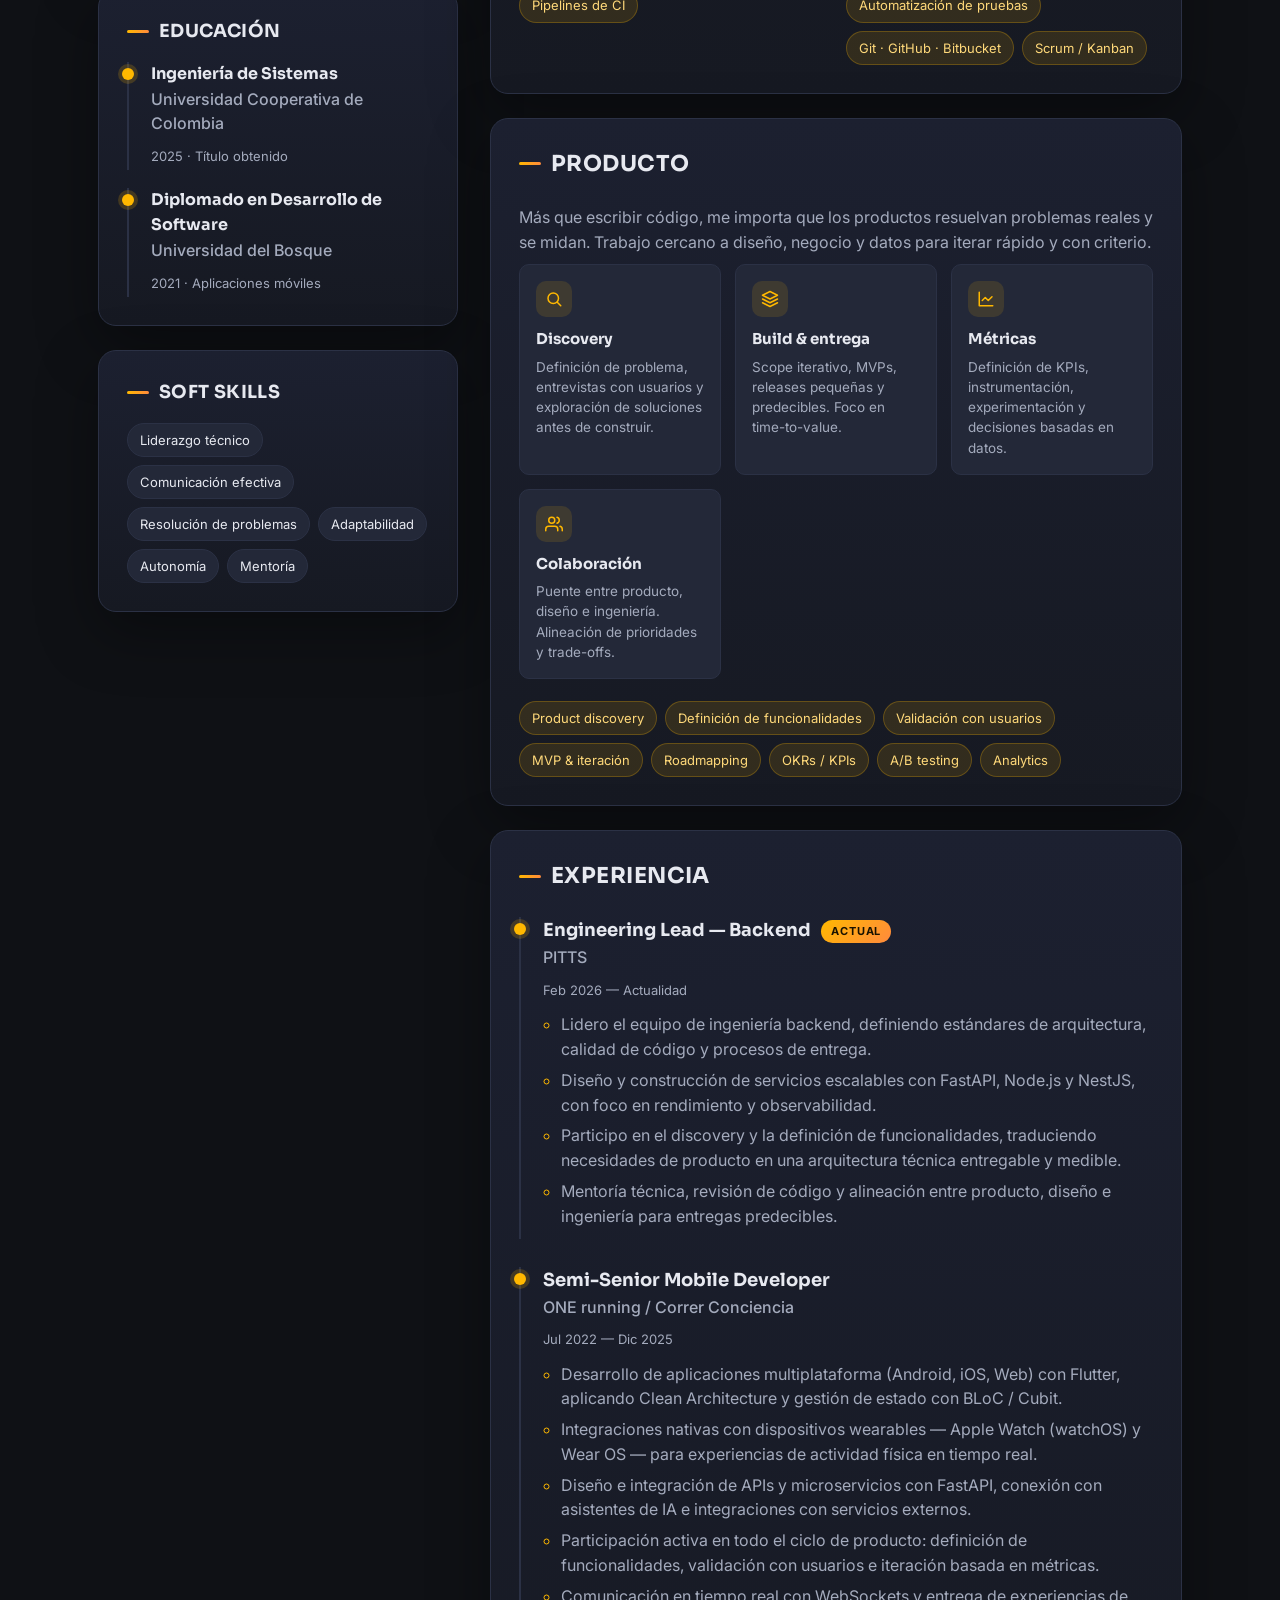
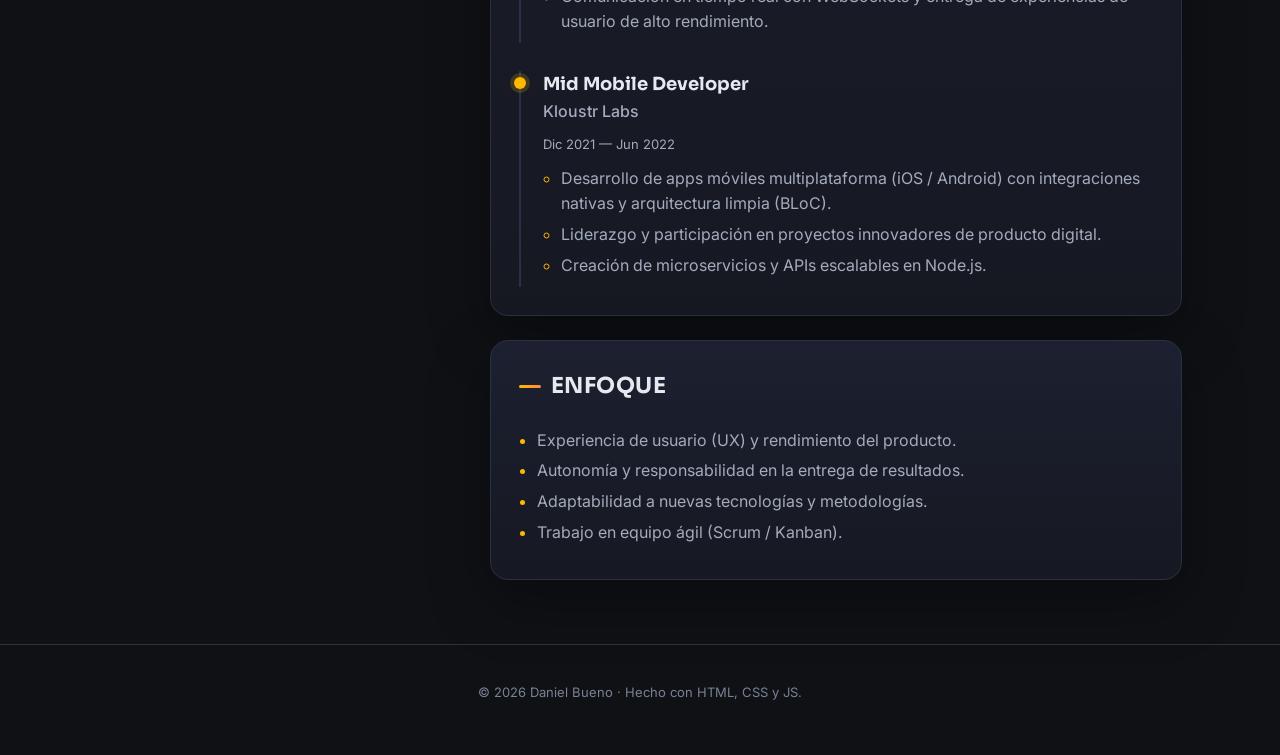
==== commit cd0361c5: "Deploy: compact credential badge on mobile https://claude.ai/code/session_01Y7zmynA2m2T1oTtG76BfSx" ====
--- a/index.html
+++ b/index.html
@@ -32,7 +32,7 @@
         </h1>
         <p class="hero__credential">
           <svg viewBox="0 0 24 24" fill="none" stroke="currentColor" stroke-width="2" stroke-linecap="round" stroke-linejoin="round" aria-hidden="true"><path d="M22 10v6M2 10l10-5 10 5-10 5z"/><path d="M6 12v5c3 3 9 3 12 0v-5"/></svg>
-          <span><strong>Ingeniero de Sistemas</strong> · Universidad Cooperativa de Colombia</span>
+          <span><strong>Ingeniero de Sistemas</strong><span class="hero__credential-uni">Universidad Cooperativa de Colombia</span></span>
         </p>
         <p class="hero__tagline">
           Lidero el diseño, construcción y evolución de productos digitales — apps móviles
--- a/styles.css
+++ b/styles.css
@@ -123,9 +123,22 @@
   border-radius: 999px;
   color: #ffd97a;
   font-size: 13px;
-}
-.hero__credential svg { width: 16px; height: 16px; }
+  line-height: 1.35;
+}
+.hero__credential svg {
+  width: 16px;
+  height: 16px;
+  flex-shrink: 0;
+}
 .hero__credential strong { color: #fff; font-weight: 600; }
+.hero__credential-uni {
+  color: rgba(255, 217, 122, 0.7);
+  font-weight: 400;
+}
+.hero__credential-uni::before {
+  content: " · ";
+  color: rgba(255, 217, 122, 0.45);
+}
 
 .hero__tagline {
   margin: 14px 0 20px;
@@ -205,6 +218,44 @@
 
 @media (max-width: 900px) {
   .layout { grid-template-columns: 1fr; }
+}
+
+@media (max-width: 640px) {
+  .hero__inner {
+    grid-template-columns: 1fr;
+    gap: 16px;
+  }
+  .hero__brand {
+    width: 56px;
+    height: 56px;
+    border-radius: 16px;
+  }
+  .hero__brand .hero__mono { font-size: 22px; }
+
+  .hero__eyebrow { font-size: 11px; }
+  .hero__name { font-size: 44px; }
+  .hero__tagline { font-size: 14px; margin: 12px 0 16px; }
+
+  .hero__credential {
+    font-size: 11.5px;
+    padding: 5px 11px;
+    gap: 6px;
+    border-radius: 14px;
+    align-items: flex-start;
+    max-width: 100%;
+  }
+  .hero__credential svg {
+    width: 13px;
+    height: 13px;
+    margin-top: 2px;
+  }
+  .hero__credential-uni { display: block; }
+  .hero__credential-uni::before { display: none; }
+
+  .hero__nav { gap: 2px; padding: 4px; }
+  .hero__nav a { padding: 5px 10px; font-size: 12px; }
+
+  .btn { padding: 10px 14px; font-size: 13px; }
 }
 
 .sidebar, .content {
